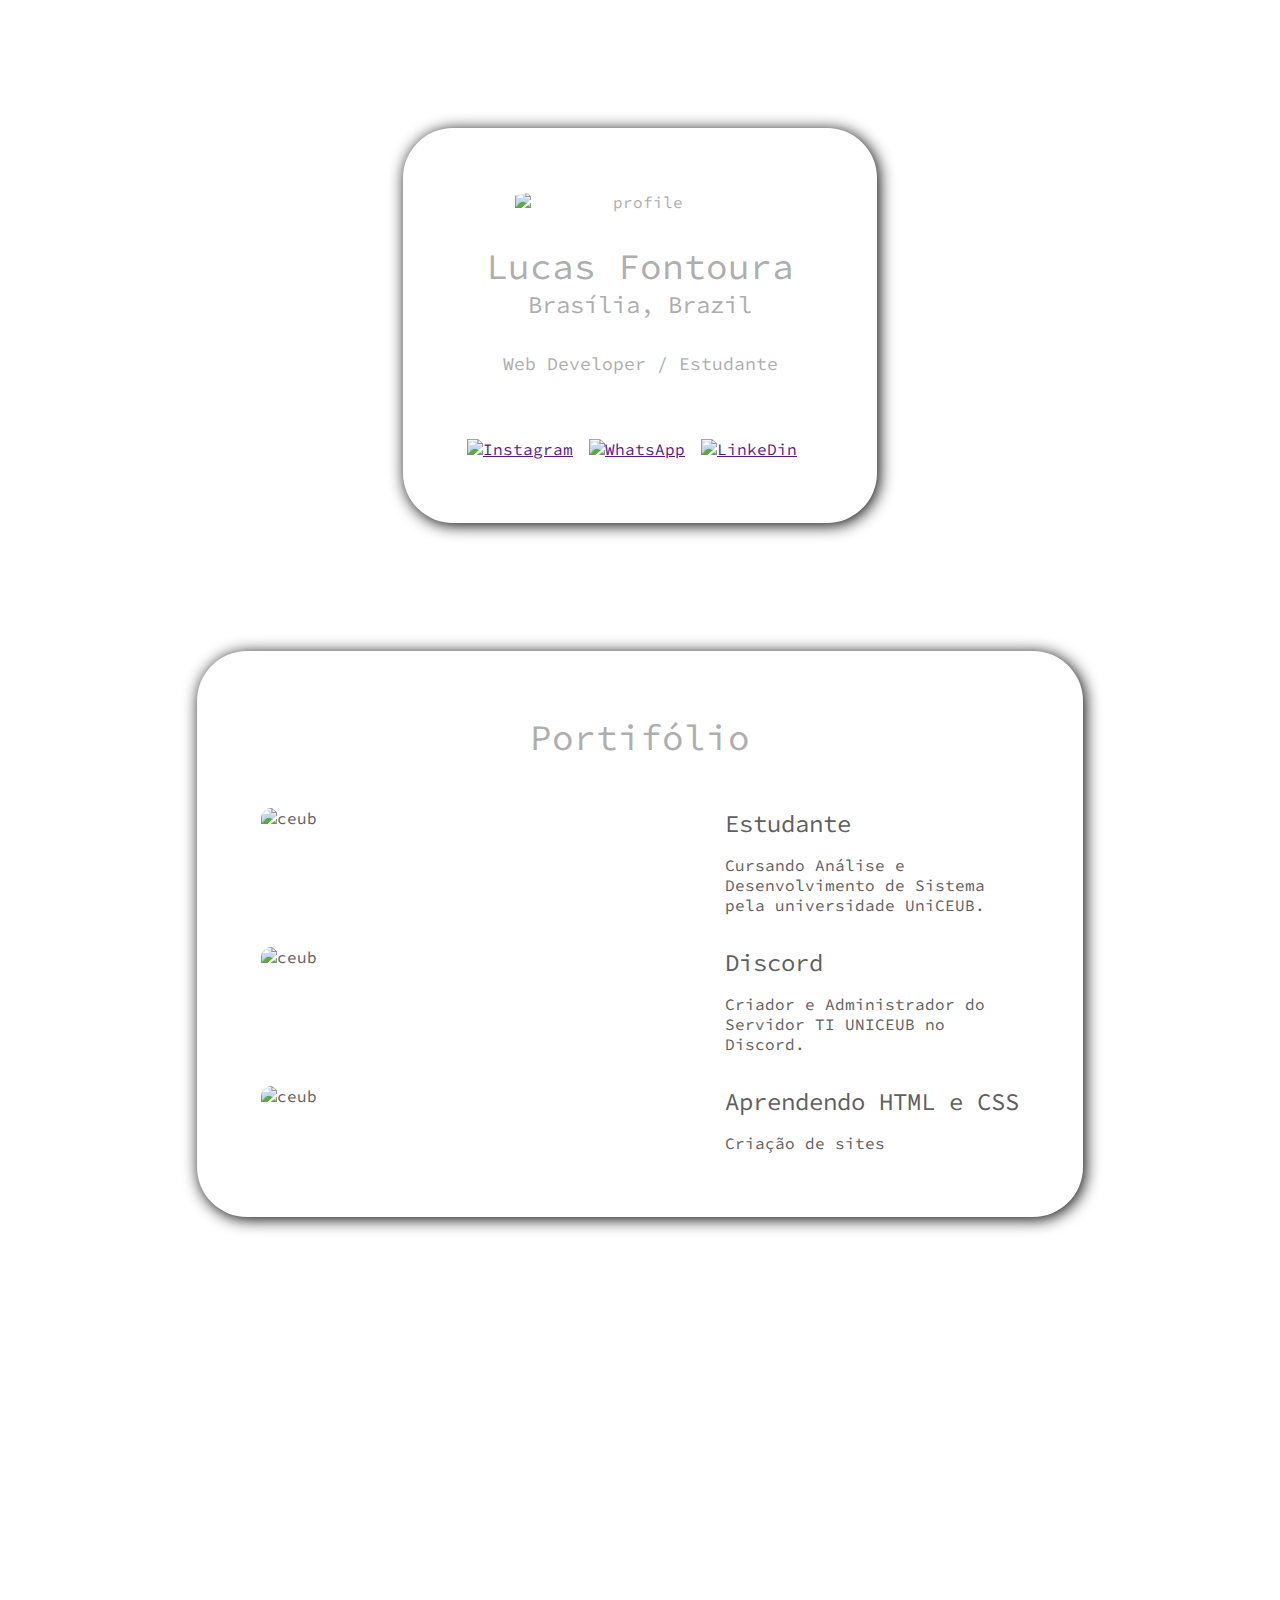
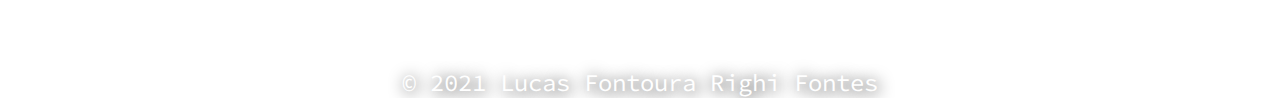
==== index.html @ 791d2ee3 "Update index.html" ====
<!DOCTYPE html>
<html lang="pt-br">
<head>
    <meta charset="UTF-8">
    <meta http-equiv="X-UA-Compatible" content="IE=edge">
    <meta name="viewport" content="width=device-width, initial-scale=1.0">
    <link rel="stylesheet" href="Design/paginainicial.css">
    <title>Portifólio Pessoal</title>
    <link rel="preconnect" href="https://fonts.googleapis.com">
    <link rel="preconnect" href="https://fonts.gstatic.com" crossorigin>
    <link href="https://fonts.googleapis.com/css2?family=Festive&family=Source+Code+Pro&display=swap" rel="stylesheet">
    <link href="https://lucasfontoura06.github.io/portfolio-lucas-fontoura/style.css" rel="stylesheet" /> 
</head>
<body>
    <div class="profile box">

        <img class="profile-pic" src="img/0606.jpg" alt="profile" width="250px">

        <h1 class="title">Lucas Fontoura</h1>

        <span>Brasília, Brazil</span>

        <p>Web Developer / Estudante</p>

        <ul class="redes-sociais">

            <li><a href=""><img src="img/instagram.svg" alt="Instagram"></a></li>

            <li><a href=""><img src="img/whatsapp.svg" alt="WhatsApp"></a></li>

            <li><a href=""><img src="img/linkedin.svg" alt="LinkeDin"></a></li>

        </ul>
    </div>

    
    <div class="portfolio box">

        <h1 class="title"> Portifólio</h1>

        <ul>
            <li>

                <img src="img/logo ceub.jpg" alt="ceub" width="447.99">
                
                <div>
                    <h2>Estudante </h2>

                <p>Cursando Análise e Desenvolvimento de Sistema pela 
                    universidade UniCEUB.
                </p>
                </div>


            </li>

            <li>

                <img src="img/discord02.jpg" alt="ceub" width="447.99">
                
                <div>
                    <h2>Discord </h2>

                <p>Criador e Administrador do Servidor TI UNICEUB no Discord.</p>
                </div>


            </li>

            <li>

                <img src="img/SENIOR WEB APPLICATION DEVELOPERS.jpg" alt="ceub" width="447.99">
                
                <div>
                    <h2>Aprendendo HTML e CSS </h2>

                <p>Criação de sites</p>

                </div>


            </li>
        </ul>
    </div>

    <p class="copyright">© 2021 Lucas Fontoura Righi Fontes</p>

</body>
</html>
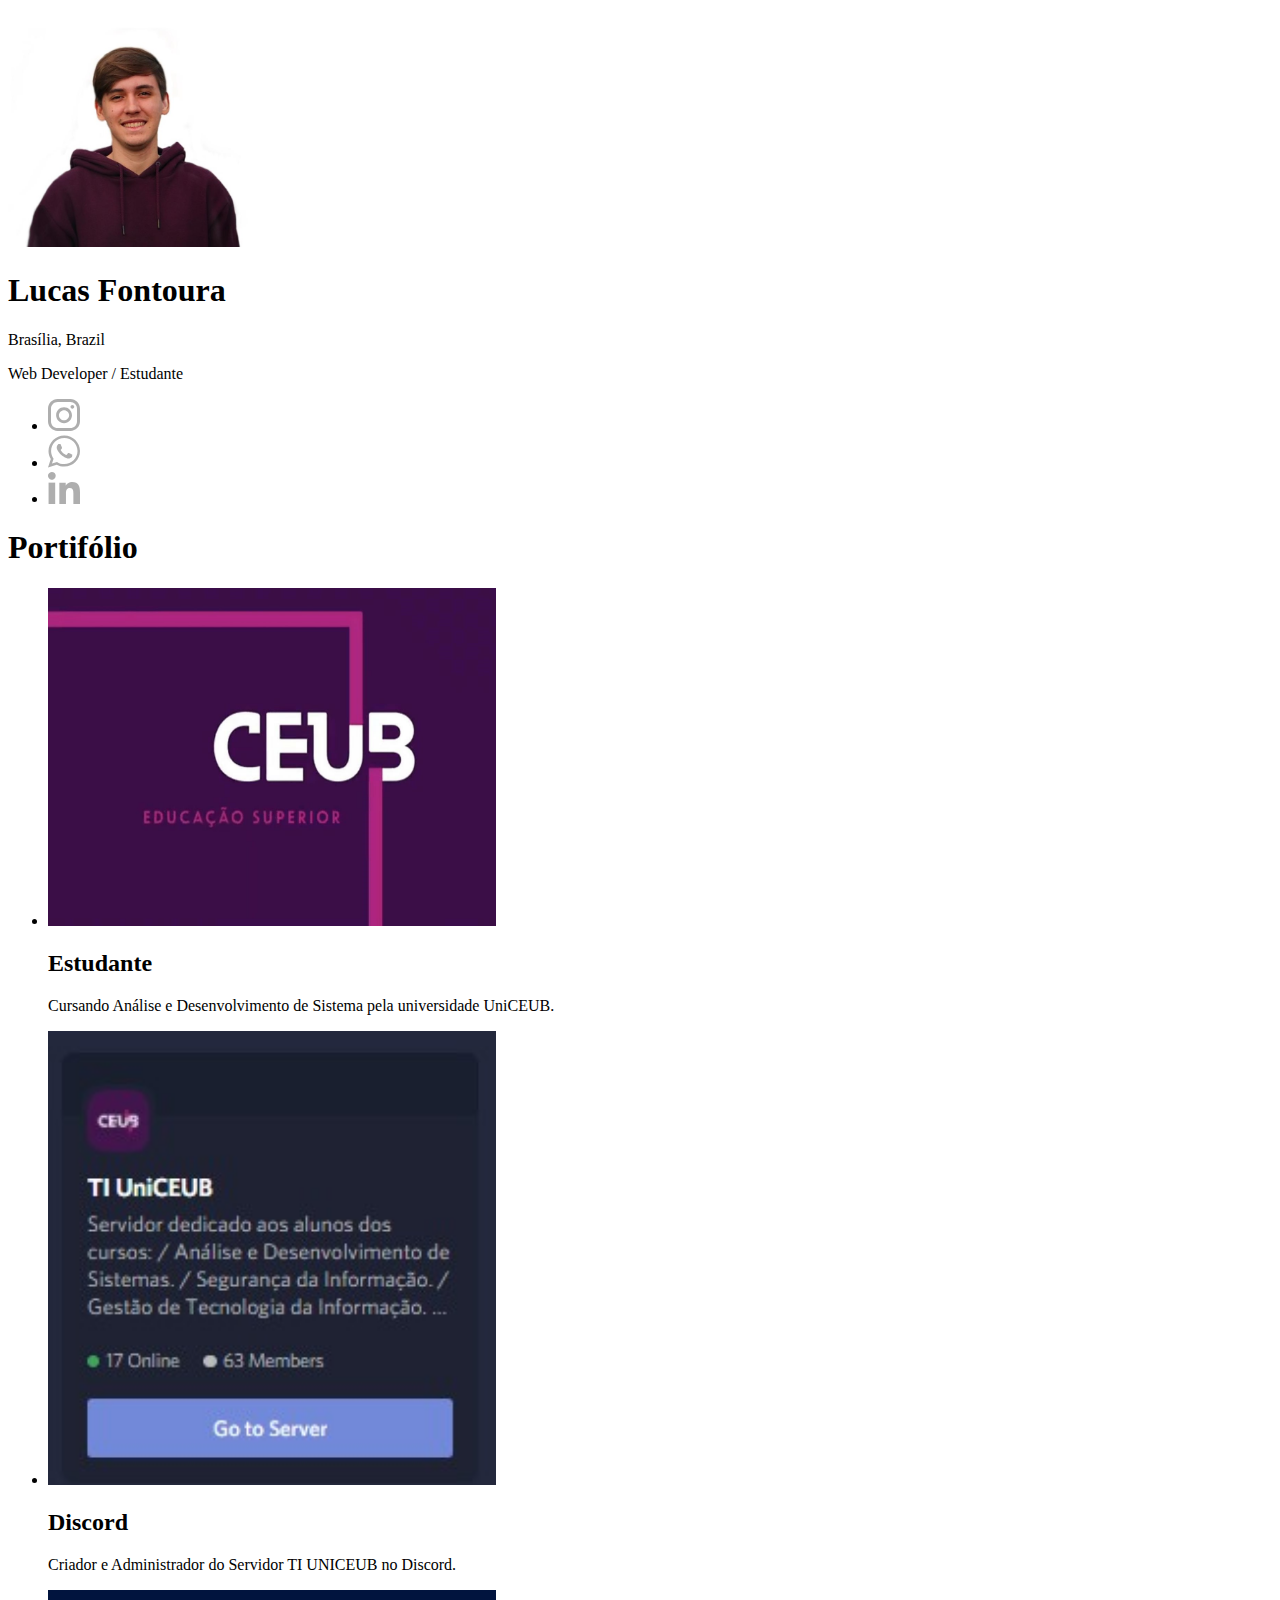
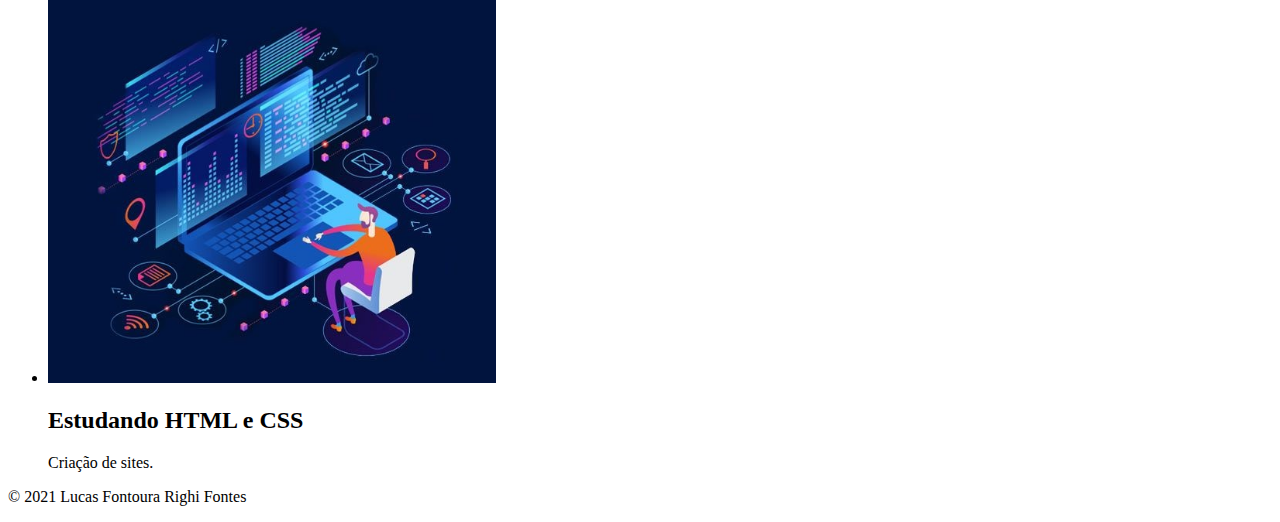
==== commit 8a50e977: "Add files via upload" ====
--- a/index.html
+++ b/index.html
@@ -1,89 +1,88 @@
-<!DOCTYPE html>
-<html lang="pt-br">
-<head>
-    <meta charset="UTF-8">
-    <meta http-equiv="X-UA-Compatible" content="IE=edge">
-    <meta name="viewport" content="width=device-width, initial-scale=1.0">
-    <link rel="stylesheet" href="Design/paginainicial.css">
-    <title>Portifólio Pessoal</title>
-    <link rel="preconnect" href="https://fonts.googleapis.com">
-    <link rel="preconnect" href="https://fonts.gstatic.com" crossorigin>
-    <link href="https://fonts.googleapis.com/css2?family=Festive&family=Source+Code+Pro&display=swap" rel="stylesheet">
-    <link href="https://lucasfontoura06.github.io/portfolio-lucas-fontoura/style.css" rel="stylesheet" /> 
-</head>
-<body>
-    <div class="profile box">
-
-        <img class="profile-pic" src="img/0606.jpg" alt="profile" width="250px">
-
-        <h1 class="title">Lucas Fontoura</h1>
-
-        <span>Brasília, Brazil</span>
-
-        <p>Web Developer / Estudante</p>
-
-        <ul class="redes-sociais">
-
-            <li><a href=""><img src="img/instagram.svg" alt="Instagram"></a></li>
-
-            <li><a href=""><img src="img/whatsapp.svg" alt="WhatsApp"></a></li>
-
-            <li><a href=""><img src="img/linkedin.svg" alt="LinkeDin"></a></li>
-
-        </ul>
-    </div>
-
-    
-    <div class="portfolio box">
-
-        <h1 class="title"> Portifólio</h1>
-
-        <ul>
-            <li>
-
-                <img src="img/logo ceub.jpg" alt="ceub" width="447.99">
-                
-                <div>
-                    <h2>Estudante </h2>
-
-                <p>Cursando Análise e Desenvolvimento de Sistema pela 
-                    universidade UniCEUB.
-                </p>
-                </div>
-
-
-            </li>
-
-            <li>
-
-                <img src="img/discord02.jpg" alt="ceub" width="447.99">
-                
-                <div>
-                    <h2>Discord </h2>
-
-                <p>Criador e Administrador do Servidor TI UNICEUB no Discord.</p>
-                </div>
-
-
-            </li>
-
-            <li>
-
-                <img src="img/SENIOR WEB APPLICATION DEVELOPERS.jpg" alt="ceub" width="447.99">
-                
-                <div>
-                    <h2>Aprendendo HTML e CSS </h2>
-
-                <p>Criação de sites</p>
-
-                </div>
-
-
-            </li>
-        </ul>
-    </div>
-
-    <p class="copyright">© 2021 Lucas Fontoura Righi Fontes</p>
-
-</body>
-</html>
+<!DOCTYPE html>
+<html lang="pt-br">
+<head>
+    <meta charset="UTF-8">
+    <meta http-equiv="X-UA-Compatible" content="IE=edge">
+    <meta name="viewport" content="width=device-width, initial-scale=1.0">
+    <link rel="stylesheet" href="paginainicial.css">
+    <title>Portifólio Pessoal</title>
+    <link rel="preconnect" href="https://fonts.googleapis.com">
+    <link rel="preconnect" href="https://fonts.gstatic.com" crossorigin>
+    <link href="https://fonts.googleapis.com/css2?family=Festive&family=Source+Code+Pro&display=swap" rel="stylesheet">
+</head>
+<body>
+    <div class="profile box">
+
+        <img class="profile-pic" src="img/0606.jpg" alt="profile" width="250px">
+
+        <h1 class="title">Lucas Fontoura</h1>
+
+        <span>Brasília, Brazil</span>
+
+        <p>Web Developer / Estudante</p>
+
+        <ul class="redes-sociais">
+
+            <li><a href=""><img src="img/instagram.svg" alt="Instagram"></a></li>
+
+            <li><a href=""><img src="img/whatsapp.svg" alt="WhatsApp"></a></li>
+
+            <li><a href=""><img src="img/linkedin.svg" alt="LinkeDin"></a></li>
+
+        </ul>
+    </div>
+
+    
+    <div class="portfolio box">
+
+        <h1 class="title"> Portifólio</h1>
+
+        <ul>
+            <li>
+
+                <img src="img/logo ceub.jpg" alt="ceub" width="447.99">
+                
+                <div>
+                    <h2>Estudante </h2>
+
+                <p>Cursando Análise e Desenvolvimento de Sistema pela 
+                    universidade UniCEUB.
+                </p>
+                </div>
+
+
+            </li>
+
+            <li>
+
+                <img src="img/discord02.jpg" alt="ceub" width="447.99">
+                
+                <div>
+                    <h2>Discord </h2>
+
+                <p>Criador e Administrador do Servidor TI UNICEUB no Discord.</p>
+                </div>
+
+
+            </li>
+
+            <li>
+
+                <img src="img/SENIOR WEB APPLICATION DEVELOPERS.jpg" alt="ceub" width="447.99">
+                
+                <div>
+                    <h2>Estudando HTML e CSS </h2>
+
+                <p>Criação de sites.</p>
+
+                </div>
+
+
+            </li>
+        </ul>
+    </div>
+
+    <p class="copyright">© 2021 Lucas Fontoura Righi Fontes</p>
+
+</body>
+</html>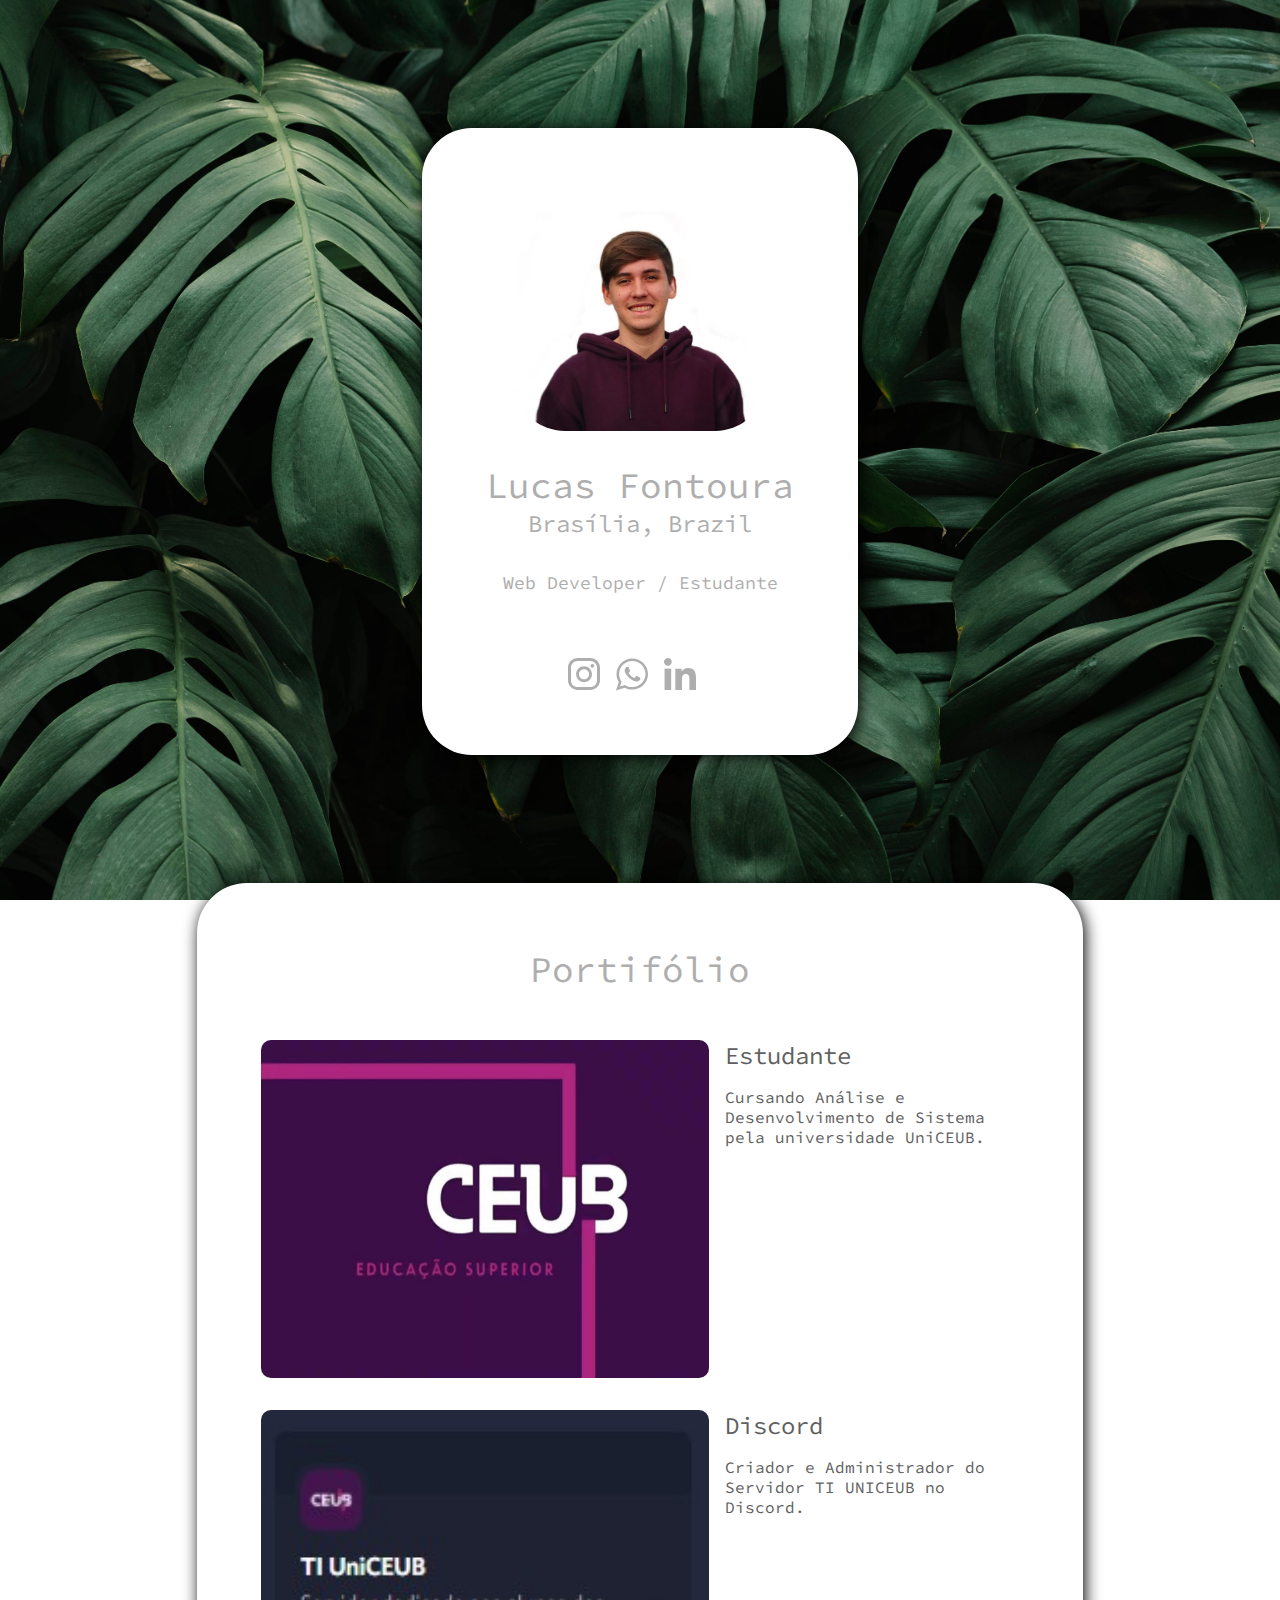
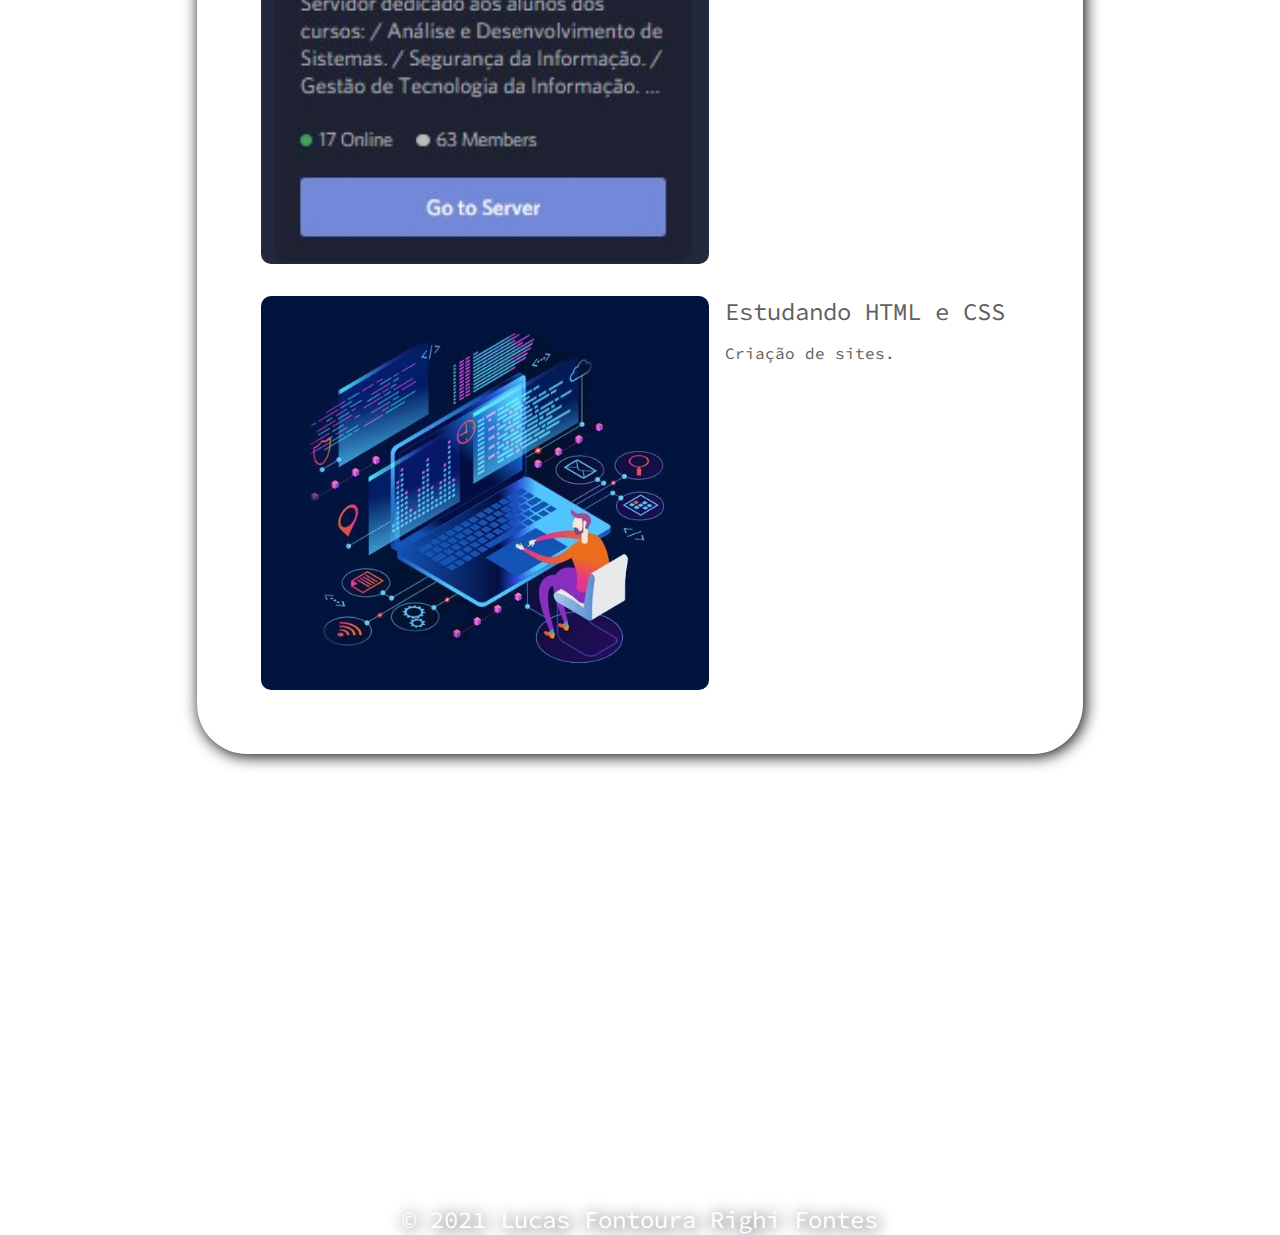
==== commit 80c926b4: "Update index.html" ====
--- a/index.html
+++ b/index.html
@@ -9,6 +9,7 @@
     <link rel="preconnect" href="https://fonts.googleapis.com">
     <link rel="preconnect" href="https://fonts.gstatic.com" crossorigin>
     <link href="https://fonts.googleapis.com/css2?family=Festive&family=Source+Code+Pro&display=swap" rel="stylesheet">
+    <link href="https://lucasfontoura06.github.io/portfolio-lucas-fontoura/style.css" rel="stylesheet" /> 
 </head>
 <body>
     <div class="profile box">
@@ -85,4 +86,4 @@
     <p class="copyright">© 2021 Lucas Fontoura Righi Fontes</p>
 
 </body>
-</html>+</html>
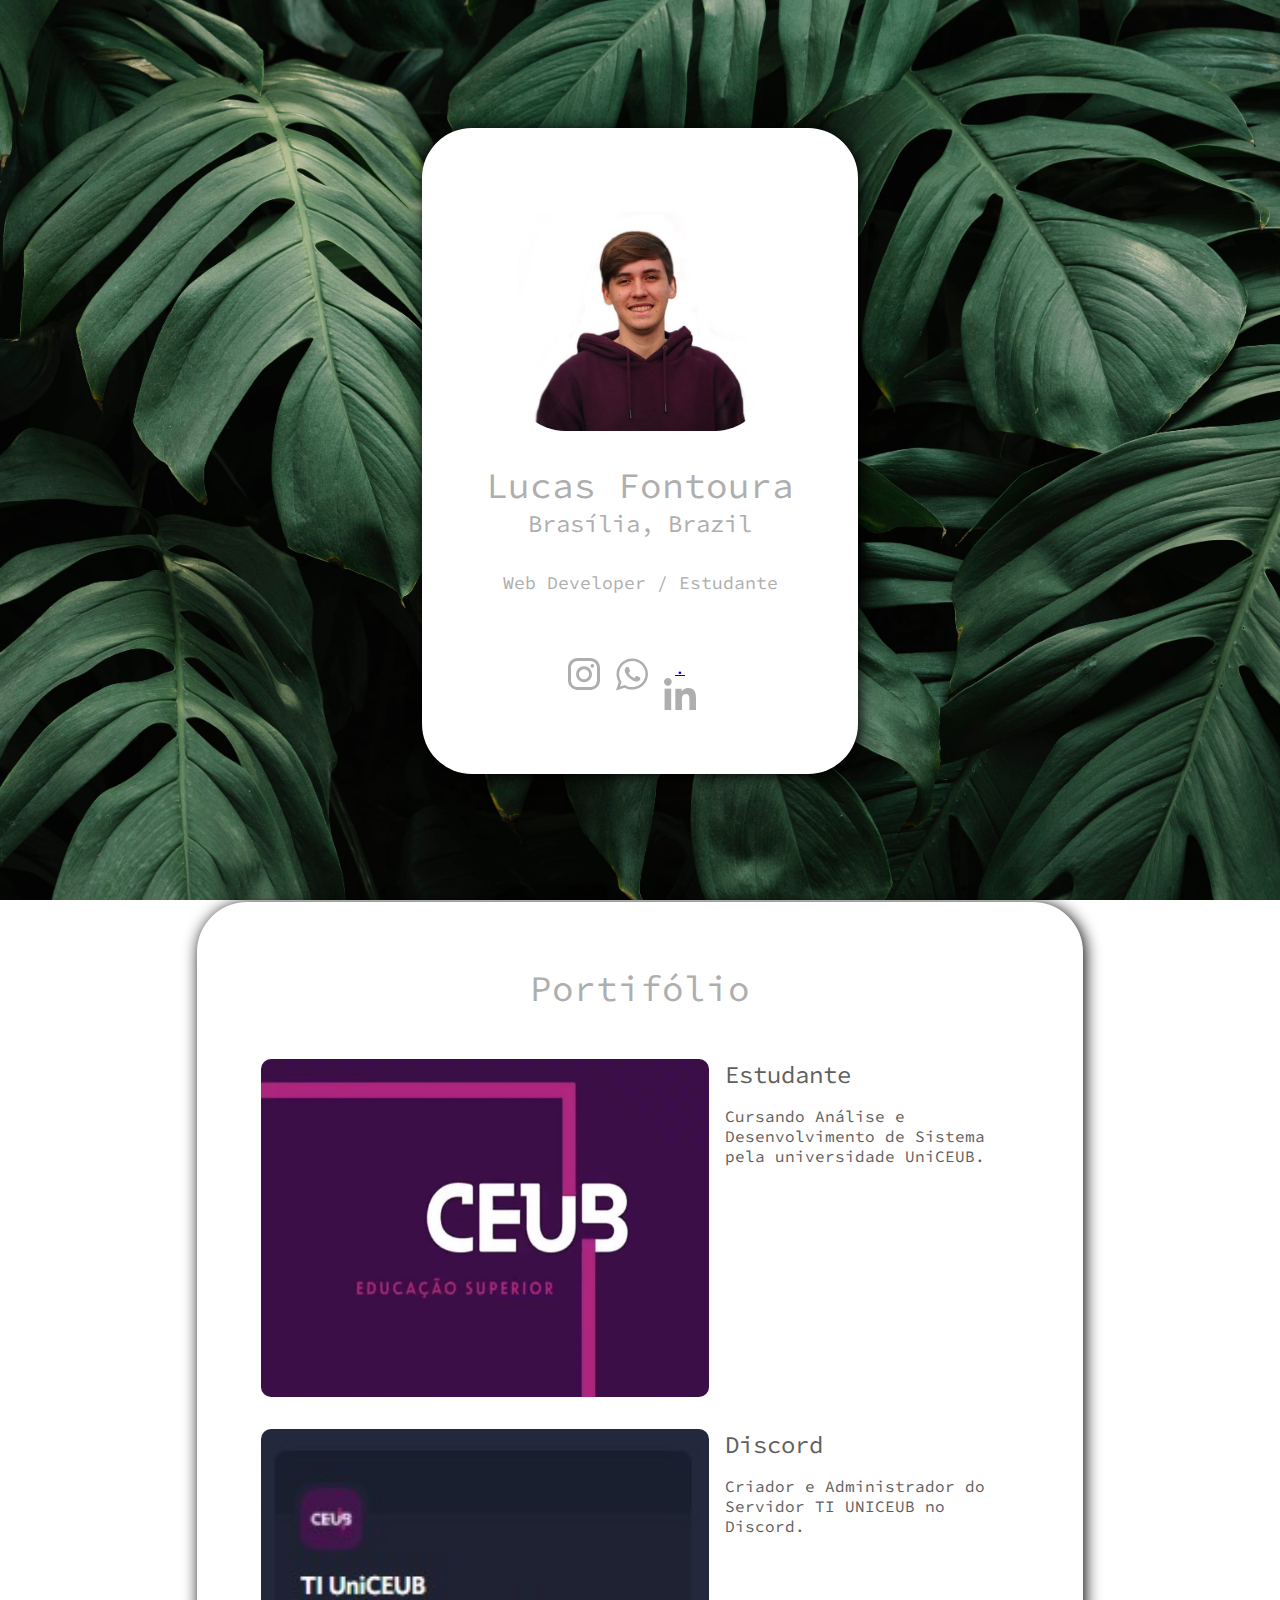
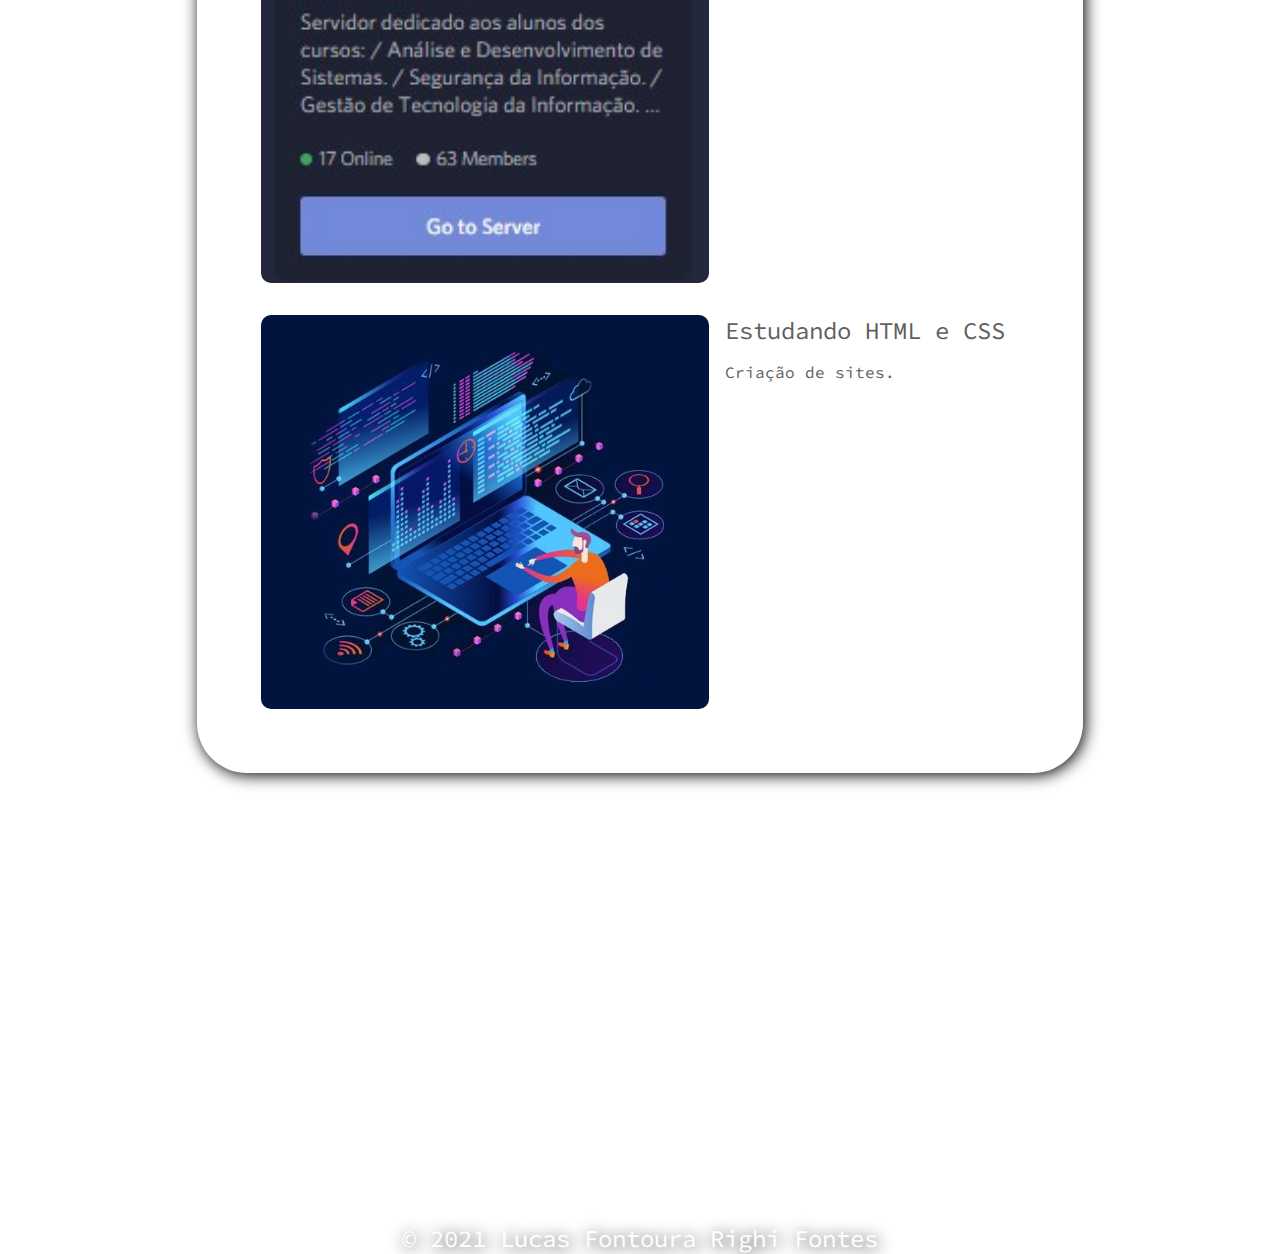
==== commit ae969e4f: "Update index.html" ====
--- a/index.html
+++ b/index.html
@@ -28,7 +28,7 @@
 
             <li><a href=""><img src="img/whatsapp.svg" alt="WhatsApp"></a></li>
 
-            <li><a href=""><img src="img/linkedin.svg" alt="LinkeDin"></a></li>
+            <li><a href="https://www.linkedin.com/in/lucas-fontoura-706a45212/"> . <img src="img/linkedin.svg" alt="LinkeDin"></a></li>
 
         </ul>
     </div>
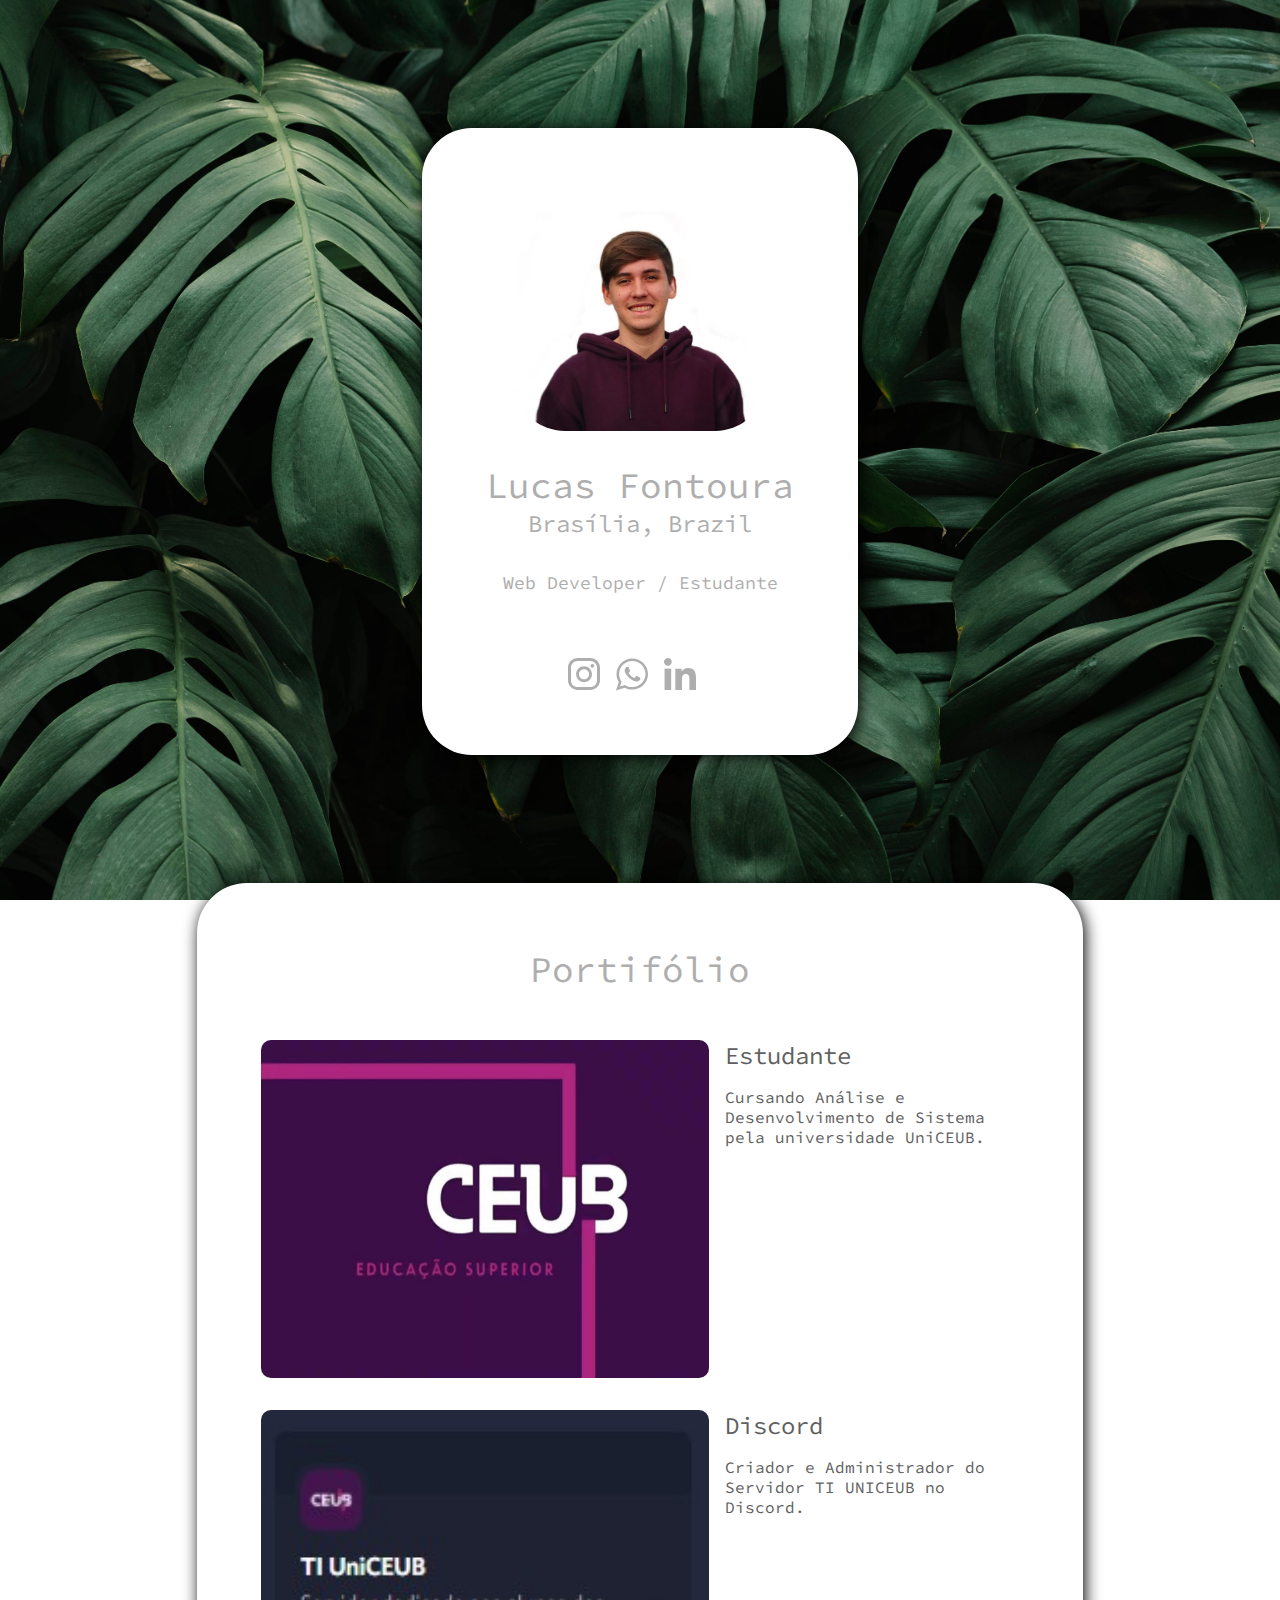
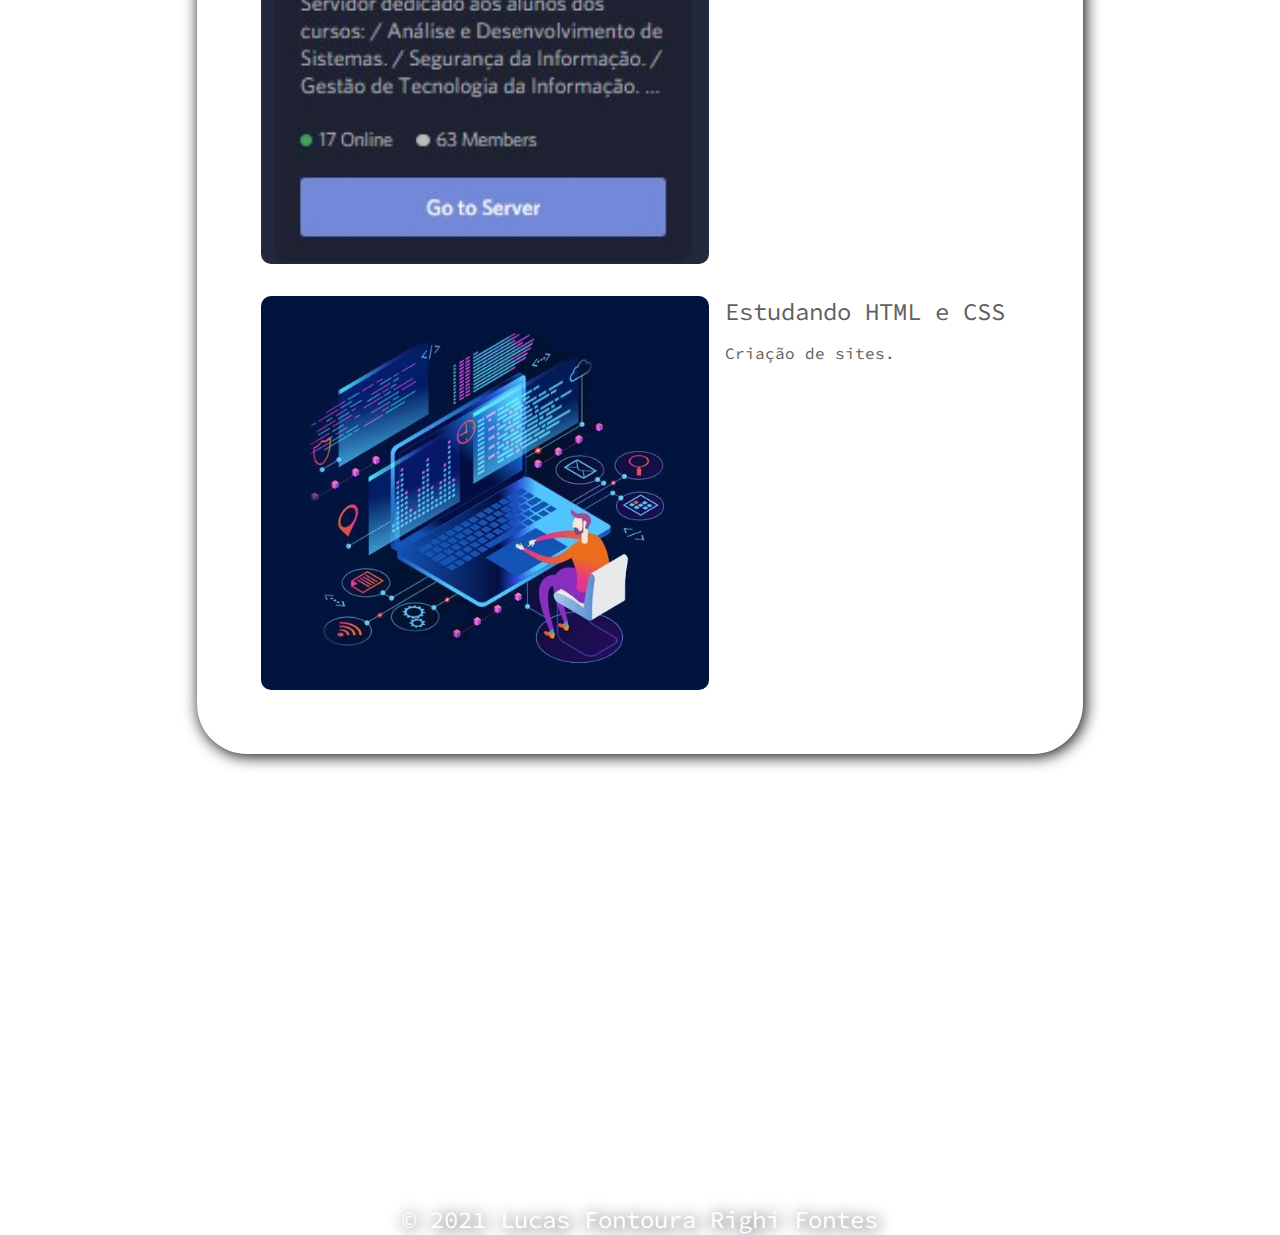
==== commit b4c169b3: "Update index.html" ====
--- a/index.html
+++ b/index.html
@@ -28,7 +28,7 @@
 
             <li><a href=""><img src="img/whatsapp.svg" alt="WhatsApp"></a></li>
 
-            <li><a href="https://www.linkedin.com/in/lucas-fontoura-706a45212/"> . <img src="img/linkedin.svg" alt="LinkeDin"></a></li>
+            <li><a href="https://www.linkedin.com/in/lucas-fontoura-706a45212/"><img src="img/linkedin.svg" alt="LinkeDin"></a></li>
 
         </ul>
     </div>
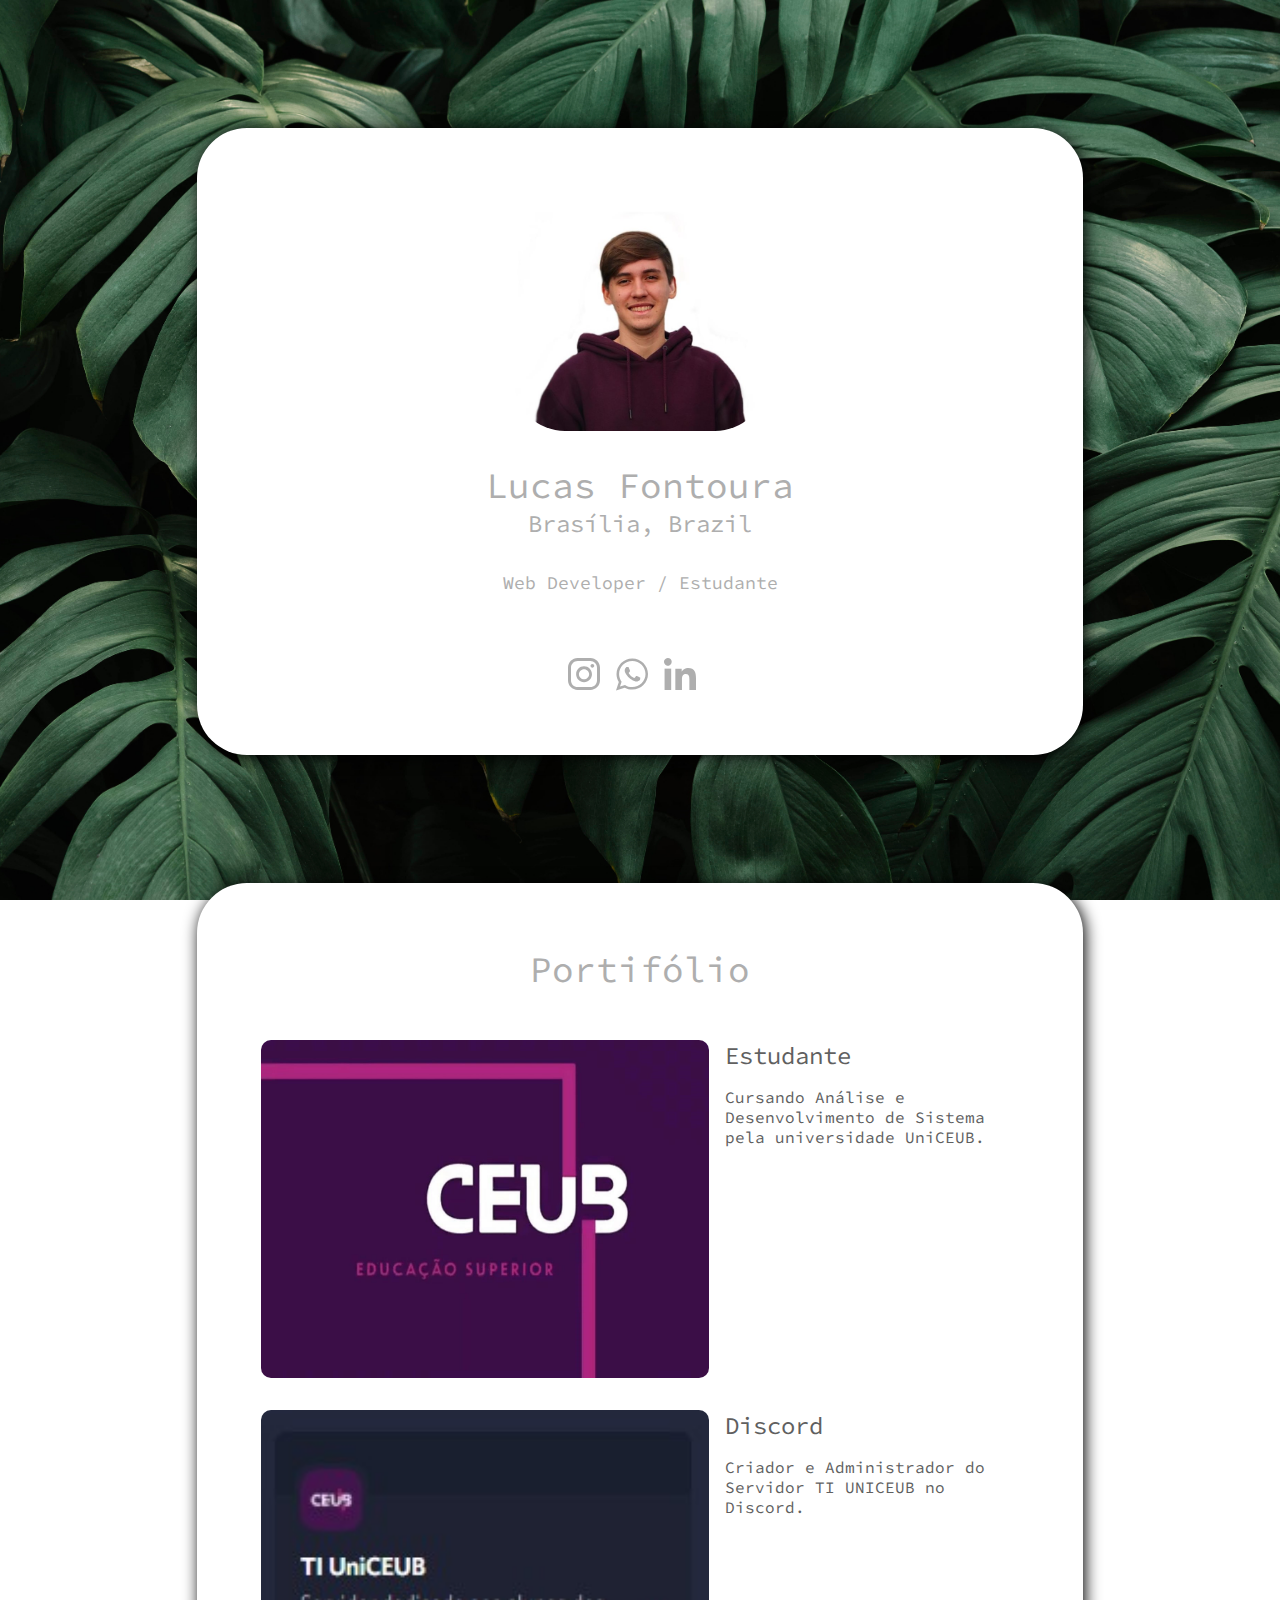
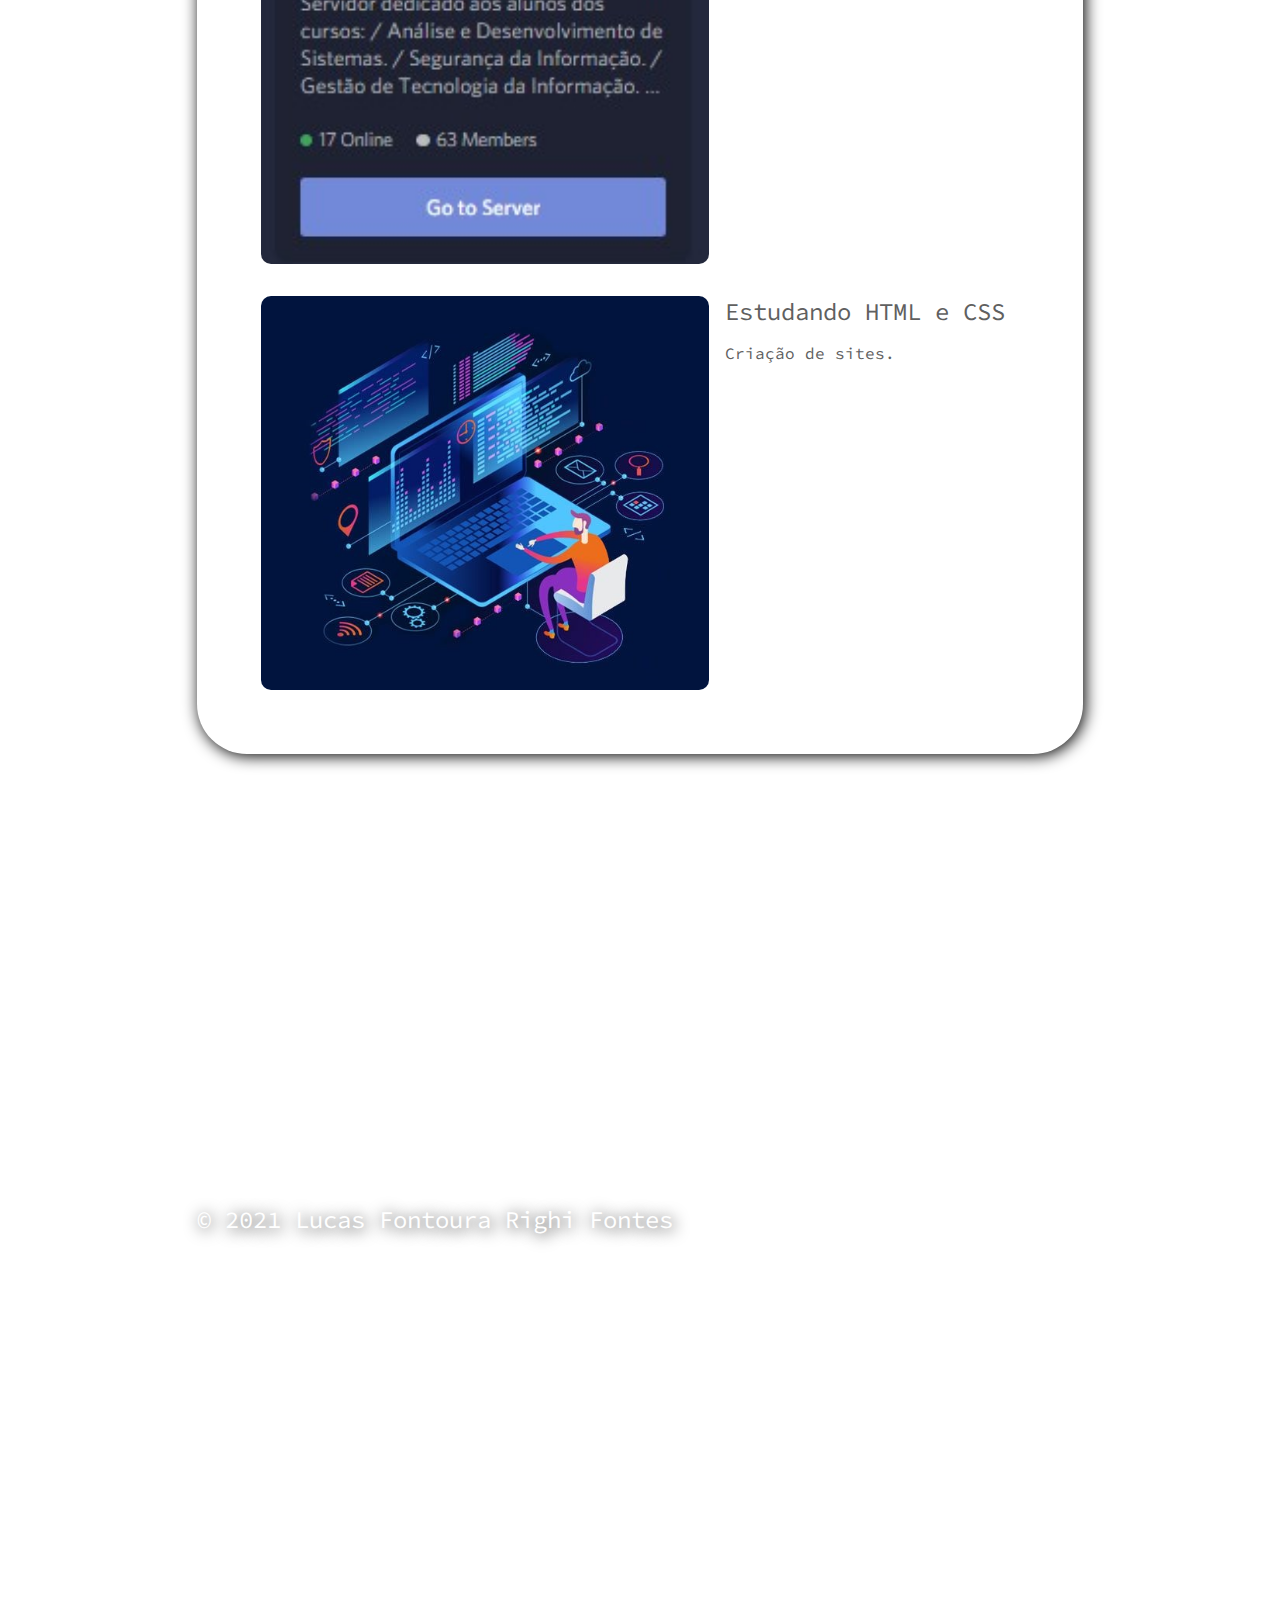
==== commit b636e318: "Update index.html" ====
--- a/index.html
+++ b/index.html
@@ -4,86 +4,85 @@
     <meta charset="UTF-8">
     <meta http-equiv="X-UA-Compatible" content="IE=edge">
     <meta name="viewport" content="width=device-width, initial-scale=1.0">
-    <link rel="stylesheet" href="paginainicial.css">
+    <link rel="stylesheet" href="style.css">
     <title>Portifólio Pessoal</title>
     <link rel="preconnect" href="https://fonts.googleapis.com">
     <link rel="preconnect" href="https://fonts.gstatic.com" crossorigin>
     <link href="https://fonts.googleapis.com/css2?family=Festive&family=Source+Code+Pro&display=swap" rel="stylesheet">
-    <link href="https://lucasfontoura06.github.io/portfolio-lucas-fontoura/style.css" rel="stylesheet" /> 
 </head>
 <body>
-    <div class="profile box">
+    <div class="container">
+        <div class="profile box">
 
-        <img class="profile-pic" src="img/0606.jpg" alt="profile" width="250px">
+            <img class="profile-pic" src="img/0606.jpg" alt="profile" width="250px">
+    
+            <h1 class="title">Lucas Fontoura</h1>
+    
+            <span>Brasília, Brazil</span>
+    
+            <p>Web Developer / Estudante</p>
+    
+            <ul class="redes-sociais">
+    
+                <li><a href=""><img src="img/instagram.svg" alt="Instagram"></a></li>
+    
+                <li><a href=""><img src="img/whatsapp.svg" alt="WhatsApp"></a></li>
+    
+                <li><a href="https://www.linkedin.com/in/lucas-fontoura-706a45212/"> <img src="img/linkedin.svg" alt="LinkeDin"></a></li>
+    
+            </ul>
+        </div>
 
-        <h1 class="title">Lucas Fontoura</h1>
+        <div class="portfolio box">
 
-        <span>Brasília, Brazil</span>
+            <h1 class="title"> Portifólio</h1>
+    
+            <ul>
+                <li>
+    
+                    <img src="img/logo ceub.jpg" alt="ceub" width="447.99">
+                    
+                    <div>
+                     <h2>Estudante </h2>
+    
+                     <p>Cursando Análise e Desenvolvimento de Sistema pela 
+                        universidade UniCEUB.
+                     </p>
+                    </div>
+    
+    
+                </li>
+    
+                <li>
+    
+                    <img src="img/discord02.jpg" alt="ceub" width="447.99">
+                    
+                    <div>
+                     <h2>Discord </h2>
+    
+                     <p>Criador e Administrador do Servidor TI UNICEUB no Discord.</p>
+                    </div>
+    
+    
+                </li>
+    
+                <li>
+    
+                    <img src="img/SENIOR WEB APPLICATION DEVELOPERS.jpg" alt="ceub" width="447.99">
+                    
+                    <div>
+                     <h2>Estudando HTML e CSS </h2>
+    
+                     <p>Criação de sites.</p>
+                    </div>
+    
+    
+                </li>
+            </ul>
+        </div>
 
-        <p>Web Developer / Estudante</p>
+        <p class="copyright">© 2021 Lucas Fontoura Righi Fontes</p>
 
-        <ul class="redes-sociais">
-
-            <li><a href=""><img src="img/instagram.svg" alt="Instagram"></a></li>
-
-            <li><a href=""><img src="img/whatsapp.svg" alt="WhatsApp"></a></li>
-
-            <li><a href="https://www.linkedin.com/in/lucas-fontoura-706a45212/"><img src="img/linkedin.svg" alt="LinkeDin"></a></li>
-
-        </ul>
     </div>
-
-    
-    <div class="portfolio box">
-
-        <h1 class="title"> Portifólio</h1>
-
-        <ul>
-            <li>
-
-                <img src="img/logo ceub.jpg" alt="ceub" width="447.99">
-                
-                <div>
-                    <h2>Estudante </h2>
-
-                <p>Cursando Análise e Desenvolvimento de Sistema pela 
-                    universidade UniCEUB.
-                </p>
-                </div>
-
-
-            </li>
-
-            <li>
-
-                <img src="img/discord02.jpg" alt="ceub" width="447.99">
-                
-                <div>
-                    <h2>Discord </h2>
-
-                <p>Criador e Administrador do Servidor TI UNICEUB no Discord.</p>
-                </div>
-
-
-            </li>
-
-            <li>
-
-                <img src="img/SENIOR WEB APPLICATION DEVELOPERS.jpg" alt="ceub" width="447.99">
-                
-                <div>
-                    <h2>Estudando HTML e CSS </h2>
-
-                <p>Criação de sites.</p>
-
-                </div>
-
-
-            </li>
-        </ul>
-    </div>
-
-    <p class="copyright">© 2021 Lucas Fontoura Righi Fontes</p>
-
 </body>
 </html>
--- a/style.css
+++ b/style.css
@@ -0,0 +1,102 @@
+* {
+    margin: 0;
+    padding: 0;
+}
+
+img { 
+    display: block;
+    max-width: 100%;
+}
+
+li {
+    list-style: none;
+}
+
+body {
+    
+    font-family: 'Source Code Pro', monospace;
+    background: url("img/71.jpg") no-repeat top center;
+    background-attachment: fixed;
+    background-size: cover;
+    display: grid;
+    align-items: center;
+    justify-items: center;
+    height: 100vh;
+    color: #aeaeae;
+}
+
+.title {
+    font-size: 36px;
+    font-weight: normal;
+}
+
+.box {
+    background: white;
+    padding: 4rem;
+    box-shadow: 2px 2px 16px rgba(0,0,0.16);
+    border-radius: 50px;
+    text-align: center;
+    margin-top: 8rem;
+}
+
+.profile-pic {
+    border-radius: 20%;
+    margin: 0 auto 2rem auto;
+    
+}
+
+.profile span {
+    font-size: 24px;
+}
+
+.profile p {
+    font-size: 18px;
+    margin-top: 2rem;
+    margin-bottom: 4rem;
+}
+
+.redes-sociais{
+    display: flex;
+    justify-content: center;
+}
+
+.redes-sociais li {
+    margin-right: 1rem;
+}
+
+.portfolio {
+    max-width: 886px;
+    box-sizing: border-box;
+}
+
+.portfolio ul {
+    margin-top: 3rem;
+}
+
+.portfolio li {
+    display: grid;
+    grid-template-columns: auto 1fr;
+    text-align: left;
+    gap: 1rem;
+    color: #606060
+}
+
+.portfolio li + li {
+    margin-top: 2rem;
+}
+
+.portfolio img {
+    border-radius: 10px;
+}
+
+.portfolio h2 {
+    font-weight: normal;
+    margin-bottom: 1rem;
+}
+
+.copyright{
+    font-size: 24px;
+    color: white;
+    text-shadow: 2px 2px 16px black;
+    margin: 50vh 0;
+}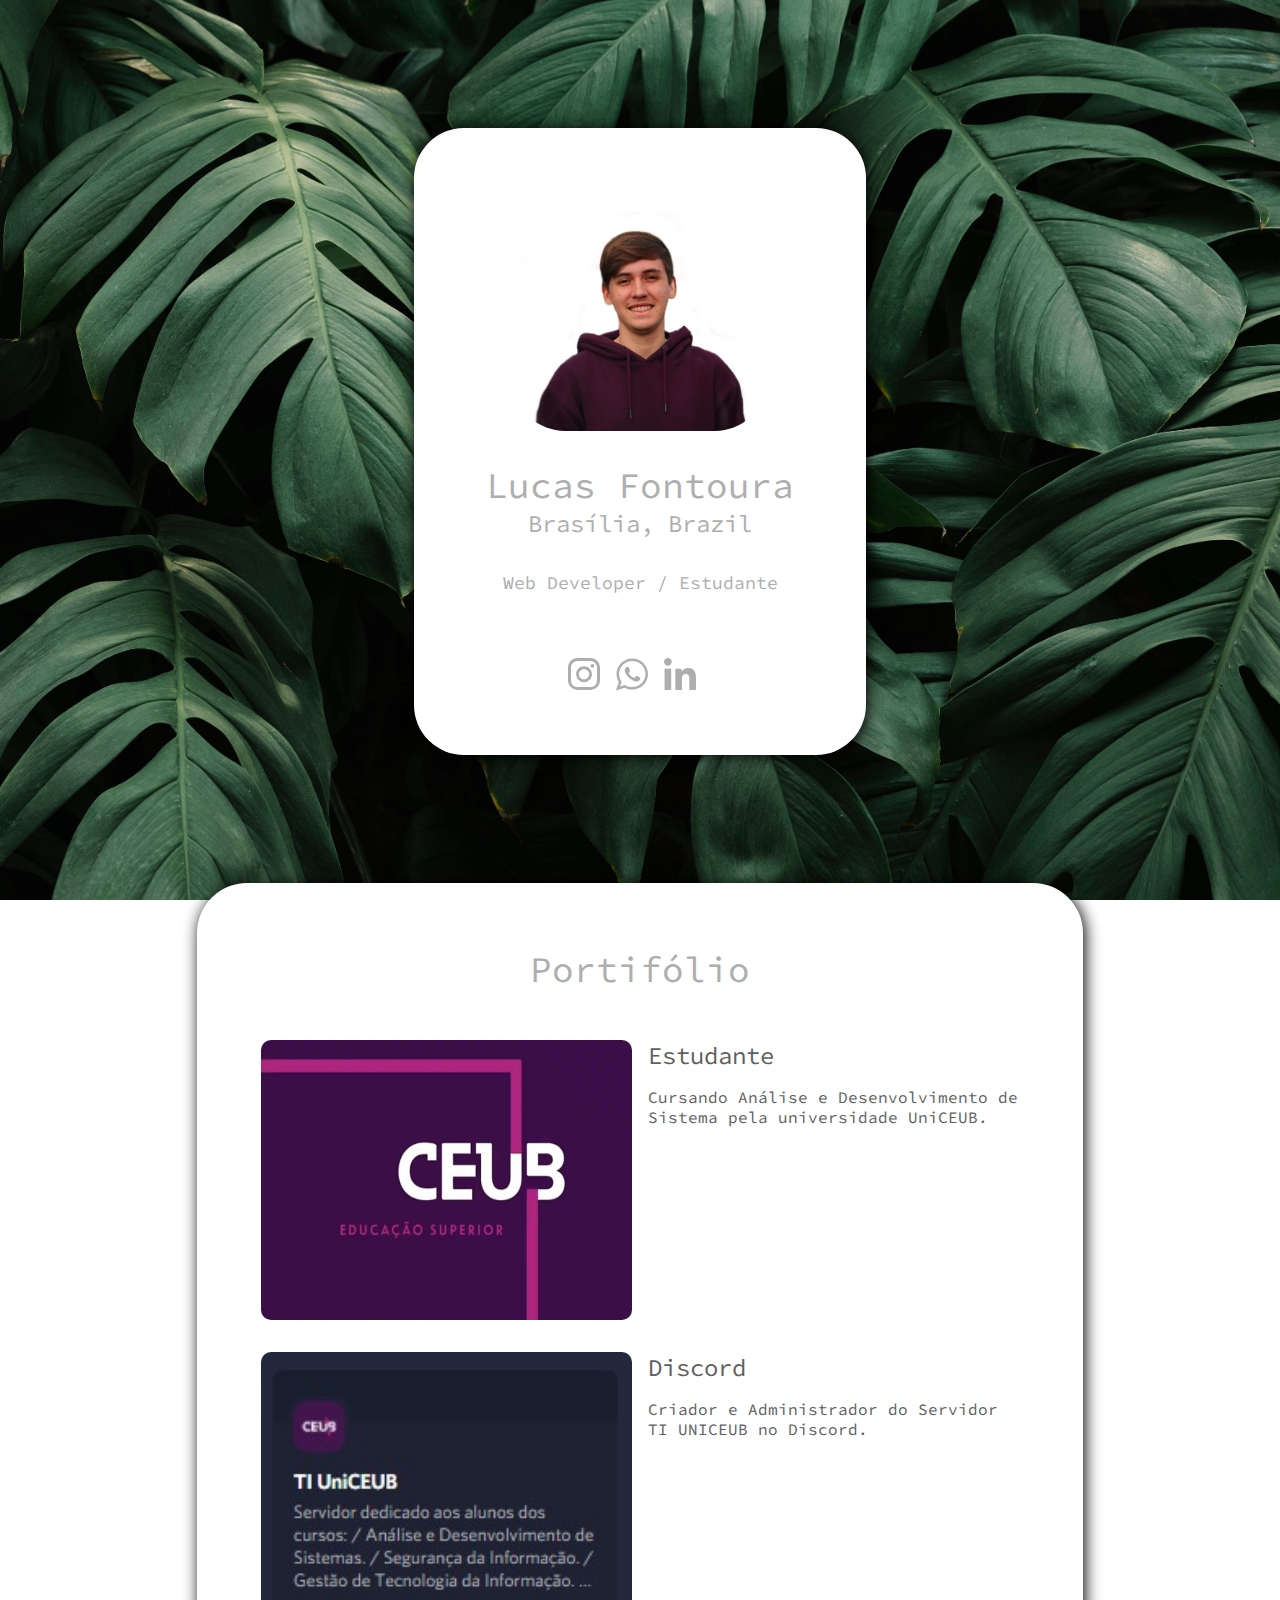
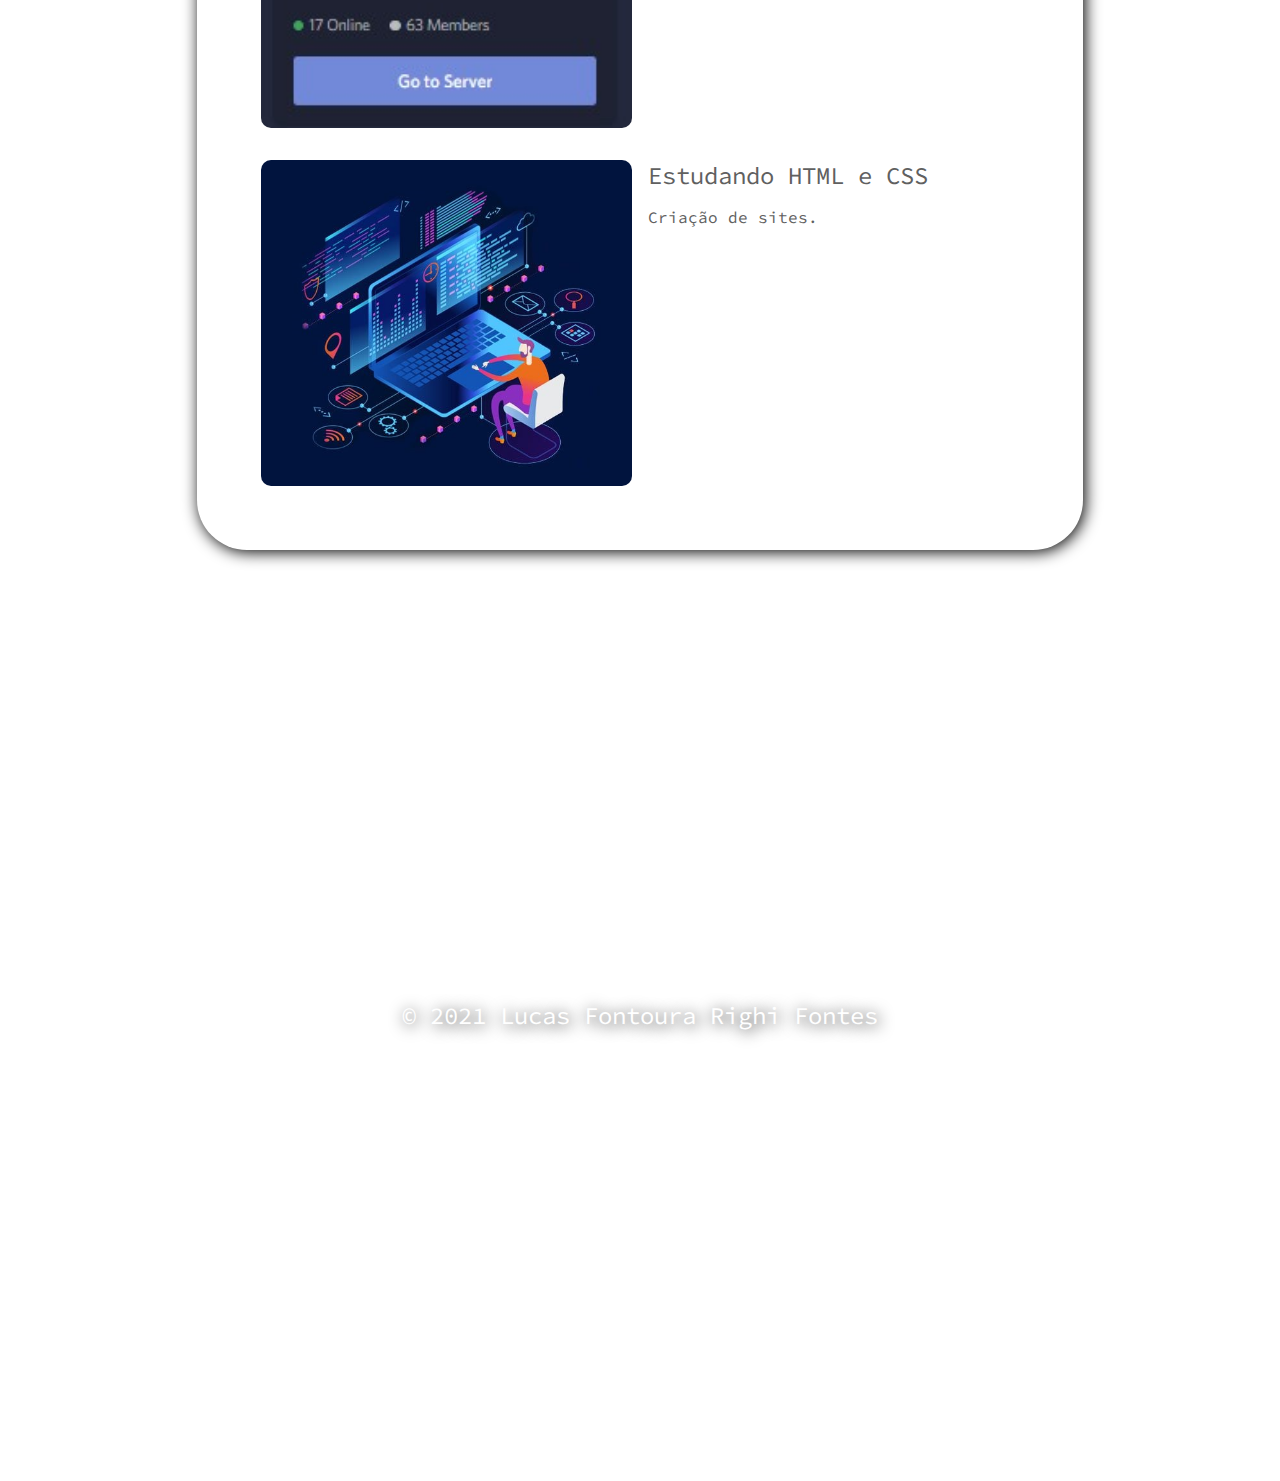
==== commit ea4395e4: "Update index.html" ====
--- a/index.html
+++ b/index.html
@@ -24,7 +24,7 @@
     
             <ul class="redes-sociais">
     
-                <li><a href=""><img src="img/instagram.svg" alt="Instagram"></a></li>
+                <li><a href="https://www.instagram.com/0lucas_fontoura0/"><img src="img/instagram.svg" alt="Instagram"></a></li>
     
                 <li><a href=""><img src="img/whatsapp.svg" alt="WhatsApp"></a></li>
     
--- a/style.css
+++ b/style.css
@@ -25,9 +25,19 @@
     color: #aeaeae;
 }
 
+.container {
+    padding: 0 16px;
+}
+
 .title {
     font-size: 36px;
     font-weight: normal;
+}
+
+.profile {
+    max-width: 452px;
+    box-sizing: border-box;
+    margin: 0 auto;
 }
 
 .box {
@@ -75,7 +85,7 @@
 
 .portfolio li {
     display: grid;
-    grid-template-columns: auto 1fr;
+    grid-template-columns: 1fr 1fr;
     text-align: left;
     gap: 1rem;
     color: #606060
@@ -98,5 +108,38 @@
     font-size: 24px;
     color: white;
     text-shadow: 2px 2px 16px black;
-    margin: 50vh 0;
-}+    margin-top: 50vh;
+    padding-bottom: 50vh;
+    text-align: center;
+}
+
+@media (max-width: 600px){
+    body {
+        background-attachment: initial;
+        background-size: contain;
+        background-color: rgb(66,100,77);
+    }
+    .box {
+        padding: 2rem;
+        margin-top: 4rem;
+        border-radius: 30px;
+    }
+    .box:first-child {
+        padding: 3rem;
+    }
+    .portfolio ul{
+        margin-top: 1rem;
+    }
+    .portfolio li {
+        grid-template-columns: 1fr;
+        justify-items: center;
+    }
+    .portfolio li div {
+        max-width: 448px;
+    }
+    .copyright {
+        font-size: 18px;
+        margin: 0px;
+        padding: 4rem 0;
+    }
+}
